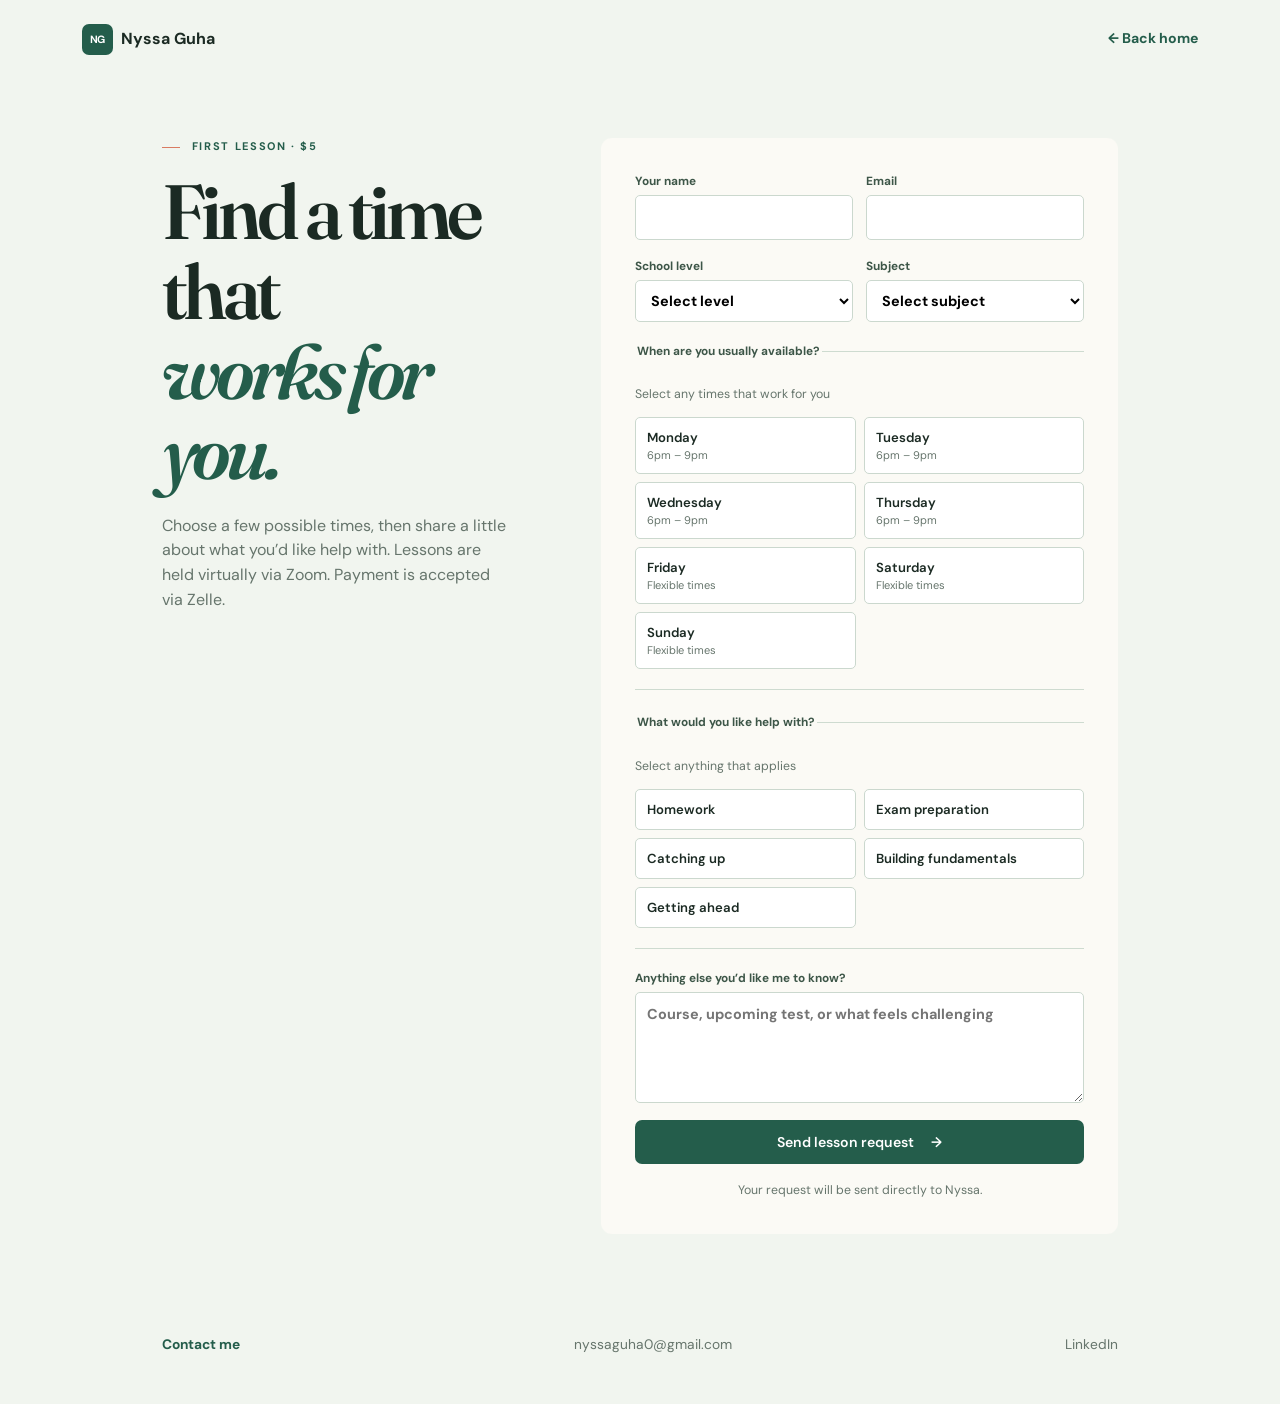
==== booking.html @ 618f4556 "Add files via upload" ====
<!doctype html>
<html lang="en">
<head>
  <meta charset="utf-8"><meta name="viewport" content="width=device-width, initial-scale=1"><title>Book a Free Lesson | Nyssa Guha</title>
  <link rel="preconnect" href="https://fonts.googleapis.com"><link rel="preconnect" href="https://fonts.gstatic.com" crossorigin><link href="https://fonts.googleapis.com/css2?family=DM+Sans:wght@400;500;600;700&family=Fraunces:opsz,wght@9..144,600;9..144,700&display=swap" rel="stylesheet"><link rel="stylesheet" href="style.css"><link rel="stylesheet" href="booking.css">
</head>
<body class="booking-page"><header class="site-header"><a class="brand" href="index.html"><span>NG</span> Nyssa Guha</a><a class="text-link" href="index.html">← Back home</a></header>
  <main class="booking-main"><div class="booking-intro"><p class="eyebrow"><span></span> First lesson · $5</p><h1>Find a time that<br><em>works for you.</em></h1><p>Choose a few possible times, then share a little about what you’d like help with. Lessons are held virtually via Zoom. Payment is accepted via Zelle.</p></div>
  <form id="booking-form" class="booking-form" action="https://formsubmit.co/nyssaguha0@gmail.com" method="POST"><input type="hidden" name="_subject" value="New tutoring lesson request"><input type="hidden" name="_template" value="table"><div class="form-row"><label>Your name<input required name="name" type="text" autocomplete="name"></label><label>Email<input required name="email" type="email" autocomplete="email"></label></div><div class="form-row"><label>School level<select required name="level"><option value="" disabled selected>Select level</option><option>Elementary school</option><option>Middle school</option><option>High school</option></select></label><label>Subject<select name="subject"><option value="" selected>Select subject</option><option>Mathematics</option><option>Physics</option><option>Algebra</option><option>Precalculus & Calculus</option><option>Thermodynamics</option></select></label></div>
    <fieldset><legend>When are you usually available?</legend><p id="time-summary">Select any times that work for you</p><div class="time-grid"><button type="button" class="time-slot" data-time="Monday, 6–9pm">Monday<small>6pm – 9pm</small></button><button type="button" class="time-slot" data-time="Tuesday, 6–9pm">Tuesday<small>6pm – 9pm</small></button><button type="button" class="time-slot" data-time="Wednesday, 6–9pm">Wednesday<small>6pm – 9pm</small></button><button type="button" class="time-slot" data-time="Thursday, 6–9pm">Thursday<small>6pm – 9pm</small></button><button type="button" class="time-slot" data-time="Friday, flexible">Friday<small>Flexible times</small></button><button type="button" class="time-slot" data-time="Saturday, flexible">Saturday<small>Flexible times</small></button><button type="button" class="time-slot" data-time="Sunday, flexible">Sunday<small>Flexible times</small></button></div><input id="selected-times" name="times" type="hidden"></fieldset>
    <fieldset><legend>What would you like help with?</legend><p id="help-summary">Select anything that applies</p><div class="help-grid"><button type="button" class="help-option" data-help="Homework">Homework</button><button type="button" class="help-option" data-help="Exam preparation">Exam preparation</button><button type="button" class="help-option" data-help="Catching up">Catching up</button><button type="button" class="help-option" data-help="Building fundamentals">Building fundamentals</button><button type="button" class="help-option" data-help="Getting ahead">Getting ahead</button></div><input id="selected-help" name="help" type="hidden"></fieldset>
    <label>Anything else you’d like me to know?<textarea name="message" rows="4" placeholder="Course, upcoming test, or what feels challenging"></textarea></label><button class="button" type="submit">Send lesson request <span>→</span></button><p class="form-note">Your request will be sent directly to Nyssa.</p></form></main><footer class="contact-footer"><strong>Contact me</strong><a href="mailto:nyssaguha0@gmail.com">nyssaguha0@gmail.com</a><a href="https://www.linkedin.com/in/nyssa-guha" target="_blank" rel="noopener noreferrer">LinkedIn</a></footer><script src="script.js"></script></body>
</html>
---- style.css ----
:root{--ink:#1b2a23;--green:#245d4b;--sage:#e6efe6;--cream:#fbfaf5;--muted:#66756c;--line:#cedbd0;--coral:#d97b62;--serif:'Fraunces',Georgia,serif;--sans:'DM Sans',Arial,sans-serif}*{box-sizing:border-box}html{scroll-behavior:smooth}body{margin:0;background:var(--cream);color:var(--ink);font:16px/1.55 var(--sans)}a{text-decoration:none;color:inherit}.site-header{height:78px;max-width:1200px;margin:auto;padding:0 42px;display:flex;align-items:center;justify-content:space-between}.brand{display:flex;align-items:center;gap:8px;font-weight:700}.brand span{display:grid;place-items:center;width:31px;height:31px;border-radius:7px;background:var(--green);color:white;font:700 .66rem var(--sans);letter-spacing:-.07em}.button{display:inline-flex;align-items:center;justify-content:center;gap:17px;background:var(--green);color:#fff;border:0;border-radius:7px;padding:13px 18px;font:600 .88rem var(--sans);cursor:pointer}.button:hover{transform:translateY(-2px)}.text-link{color:var(--green);font-weight:700;font-size:.88rem}.hero{min-height:585px;max-width:1200px;margin:auto;padding:58px 72px 70px;display:grid;grid-template-columns:1.12fr .88fr;align-items:center;gap:55px;position:relative;overflow:hidden}.hero-copy,.hero-photo{position:relative;z-index:1}.eyebrow,.section-label{color:var(--green);font-size:.69rem;font-weight:700;letter-spacing:.15em;text-transform:uppercase;margin:0 0 17px}.eyebrow span{display:inline-block;width:18px;height:1px;background:var(--coral);vertical-align:middle;margin-right:7px}h1,h2{font:600 clamp(2.45rem,4.3vw,4rem)/1.04 var(--serif);letter-spacing:-.06em;margin:0}h1{font-size:clamp(3.4rem,6vw,5.4rem)}em{color:var(--green)}.hero-text{max-width:515px;color:#536159;font-size:1.06rem;margin:25px 0}.actions{display:flex;gap:28px;align-items:center}.hero-photo{justify-self:end}.photo-frame{width:325px;height:410px;border-radius:16px;overflow:hidden;position:relative;background:#c9d9cf;transform:rotate(2deg);box-shadow:16px 16px 0 #d9e8dc}.photo-frame:after{content:'';position:absolute;inset:0;background:linear-gradient(transparent 60%,#153b2d77)}.photo-frame img{width:100%;height:100%;object-fit:cover;object-position:center top}.photo-tag{position:absolute;z-index:1;bottom:19px;left:20px;color:white;display:flex;flex-direction:column;font-size:.72rem;line-height:1.25}.photo-tag strong{font-size:.84rem}.hero-orbit{position:absolute;border:1px solid #aac5b28a;border-radius:50%}.orbit-one{width:960px;height:640px;right:-400px;top:-150px;transform:rotate(-27deg)}.orbit-two{width:630px;height:400px;right:-265px;top:45px;transform:rotate(-30deg)}.orbit-dot{position:absolute;width:10px;height:10px;border-radius:50%;background:var(--coral);right:150px;top:137px}.section{padding:94px max(42px,calc((100% - 1060px)/2))}.subjects{background:#edf3ed}.intro-copy{max-width:545px;color:var(--muted);margin:20px 0 0}.subject-grid{display:grid;grid-template-columns:repeat(5,1fr);gap:12px;margin-top:43px}.subject-grid article{border-radius:9px;background:#fbfcf9;padding:20px 17px;min-height:125px;display:flex;flex-direction:column;justify-content:space-between;font:600 1.12rem/1.15 var(--serif);box-shadow:0 3px 12px #1b2a2309}.subject-grid b{color:var(--coral);font-size:1.35rem}.subject-grid article:nth-child(3) b,.subject-grid article:nth-child(5) b{font-size:.86rem}.quick-info,.split,.lesson,.levels{display:grid;grid-template-columns:1fr 1fr;gap:100px;align-items:start}.quick-info{background:#f6f5ef}.quick-info ul{list-style:none;padding:0;margin:21px 0 14px}.quick-info li{border-top:1px solid var(--line);padding:10px 0;font-size:1.03rem}.quick-info li:last-child{border-bottom:1px solid var(--line)}.quick-info>div>p:last-child,.split p:not(.section-label),.levels p{color:var(--muted);max-width:570px}.rate-list{border-top:1px solid var(--line);margin-top:21px}.rate-list p{display:flex;justify-content:space-between;gap:12px;margin:0;padding:11px 0;border-bottom:1px solid var(--line);font-size:.92rem}.rate-list span{color:var(--green);font-weight:700}.rate-list .free-rate span{color:var(--coral)}.split{align-items:center}.credential-card{border-radius:10px;background:var(--green);color:#fff;padding:12px 28px}.credential-card p{padding:15px 0;margin:0;border-bottom:1px solid #ffffff4d;font-size:.88rem;line-height:1.45;display:grid;grid-template-columns:27px 1fr;gap:4px}.credential-card p:last-child{border:0}.credential-card i{font-style:normal;color:#e5bdb1;font-size:1.05rem}.credential-card span{color:#f7faf7}.learn{background:#f4f2eb}.reason-grid{display:grid;grid-template-columns:repeat(3,1fr);gap:45px;margin-top:48px}.reason-grid article{border-top:1px solid var(--line);padding-top:18px}.reason-grid b{font:italic 1.15rem var(--serif);color:var(--coral)}h3{font:600 1.24rem var(--serif);margin:15px 0 6px}.reason-grid p{color:var(--muted);font-size:.88rem;margin:0}.lesson{align-items:center}.lesson ul{list-style:none;padding:0;margin:0}.lesson li{padding:17px 0 17px 34px;border-bottom:1px solid var(--line);position:relative;color:#47574e}.lesson li:before{content:'+';position:absolute;left:4px;color:var(--green);font-weight:700}.levels{background:var(--sage);align-items:center}.goal{background:var(--green);color:white;border-radius:10px;padding:33px}.goal span{font-size:.7rem;font-weight:700;letter-spacing:.12em;text-transform:uppercase;color:#cfe1d3}.goal p{font:1.55rem/1.23 var(--serif);margin:15px 0 0}.final-cta{padding:92px 30px;text-align:center;background:var(--green);color:white}.final-cta p{font-size:.72rem;text-transform:uppercase;font-weight:700;letter-spacing:.13em;color:#d3e4d7;margin:0 0 15px}.final-cta h2{font-size:clamp(2.8rem,5vw,4.35rem)}.final-cta em{color:#d7eadb}.light{background:#f8f9f4;color:var(--green);margin-top:30px}footer{max-width:1200px;margin:auto;padding:26px 42px;display:flex;justify-content:space-between;color:var(--muted);font-size:.78rem}footer p{margin:0}.booking-page{background:#f1f5ef}.booking-main{max-width:1040px;margin:auto;padding:60px 42px 100px;display:grid;grid-template-columns:.8fr 1.2fr;gap:95px}.booking-intro{position:sticky;top:35px}.booking-intro>p:last-child{color:var(--muted);margin-top:22px}.booking-form{background:var(--cream);padding:34px;border-radius:11px;display:flex;flex-direction:column;gap:17px}.booking-form label,.booking-form legend{font-size:.74rem;font-weight:700;color:#3d5648}.booking-form input,.booking-form select,.booking-form textarea{display:block;width:100%;font:inherit;font-size:.9rem;padding:10px 11px;margin-top:5px;border:1px solid #cbd8ce;border-radius:5px;background:#fff}.form-row{display:grid;grid-template-columns:1fr 1fr;gap:13px}.booking-form fieldset{border:0;border-top:1px solid var(--line);border-bottom:1px solid var(--line);padding:20px 0;margin:3px 0}.booking-form fieldset p,.form-note{font-size:.77rem;color:var(--muted);margin:5px 0 13px}.time-grid{display:grid;grid-template-columns:repeat(2,1fr);gap:8px}.time-slot{font:600 .82rem var(--sans);text-align:left;padding:11px;border:1px solid #cbd8ce;background:#fff;border-radius:5px;color:var(--ink);cursor:pointer}.time-slot small{display:block;font-size:.69rem;color:var(--muted);font-weight:400;margin-top:2px}.time-slot.selected{background:var(--green);border-color:var(--green);color:#fff}.time-slot.selected small{color:#d4e5d7}.form-note{text-align:center;margin:0}@media(max-width:760px){.site-header{height:68px;padding:0 23px}.hero{padding:48px 26px 60px;grid-template-columns:1fr;gap:44px}.hero-photo{justify-self:center;order:-1}.photo-frame{height:330px;width:265px}.orbit-one{right:-630px;top:-250px}.orbit-two{right:-420px}.orbit-dot{right:74px;top:83px}.section{padding:75px 26px}.subject-grid{grid-template-columns:repeat(2,1fr);margin-top:33px}.quick-info,.split,.lesson,.levels{grid-template-columns:1fr;gap:44px}.reason-grid{grid-template-columns:1fr;gap:26px;margin-top:33px}.booking-main{padding:47px 23px 80px;grid-template-columns:1fr;gap:38px}.booking-intro{position:static}.booking-form{padding:24px}footer{padding:24px 23px}footer p{display:none}}@media(max-width:410px){h1{font-size:3.3rem}.actions{align-items:flex-start;flex-direction:column;gap:18px}.subject-grid,.form-row,.time-grid{grid-template-columns:1fr}.hero-text{font-size:1rem}}
---- booking.css ----
.help-grid{display:grid;grid-template-columns:repeat(2,1fr);gap:8px}.help-option{font:600 .82rem var(--sans);text-align:left;padding:11px;border:1px solid #cbd8ce;background:#fff;border-radius:5px;color:var(--ink);cursor:pointer}.help-option.selected{background:var(--green);border-color:var(--green);color:#fff}@media(max-width:410px){.help-grid{grid-template-columns:1fr}}
.contact-footer{max-width:1040px;margin:0 auto;padding:0 42px 48px;display:flex;gap:18px;align-items:center;font-size:.86rem}.contact-footer strong{color:var(--green)}.contact-footer a{color:var(--muted)}.contact-footer a:hover{color:var(--green)}@media(max-width:760px){.contact-footer{padding:0 23px 38px;align-items:flex-start;flex-direction:column;gap:7px}}
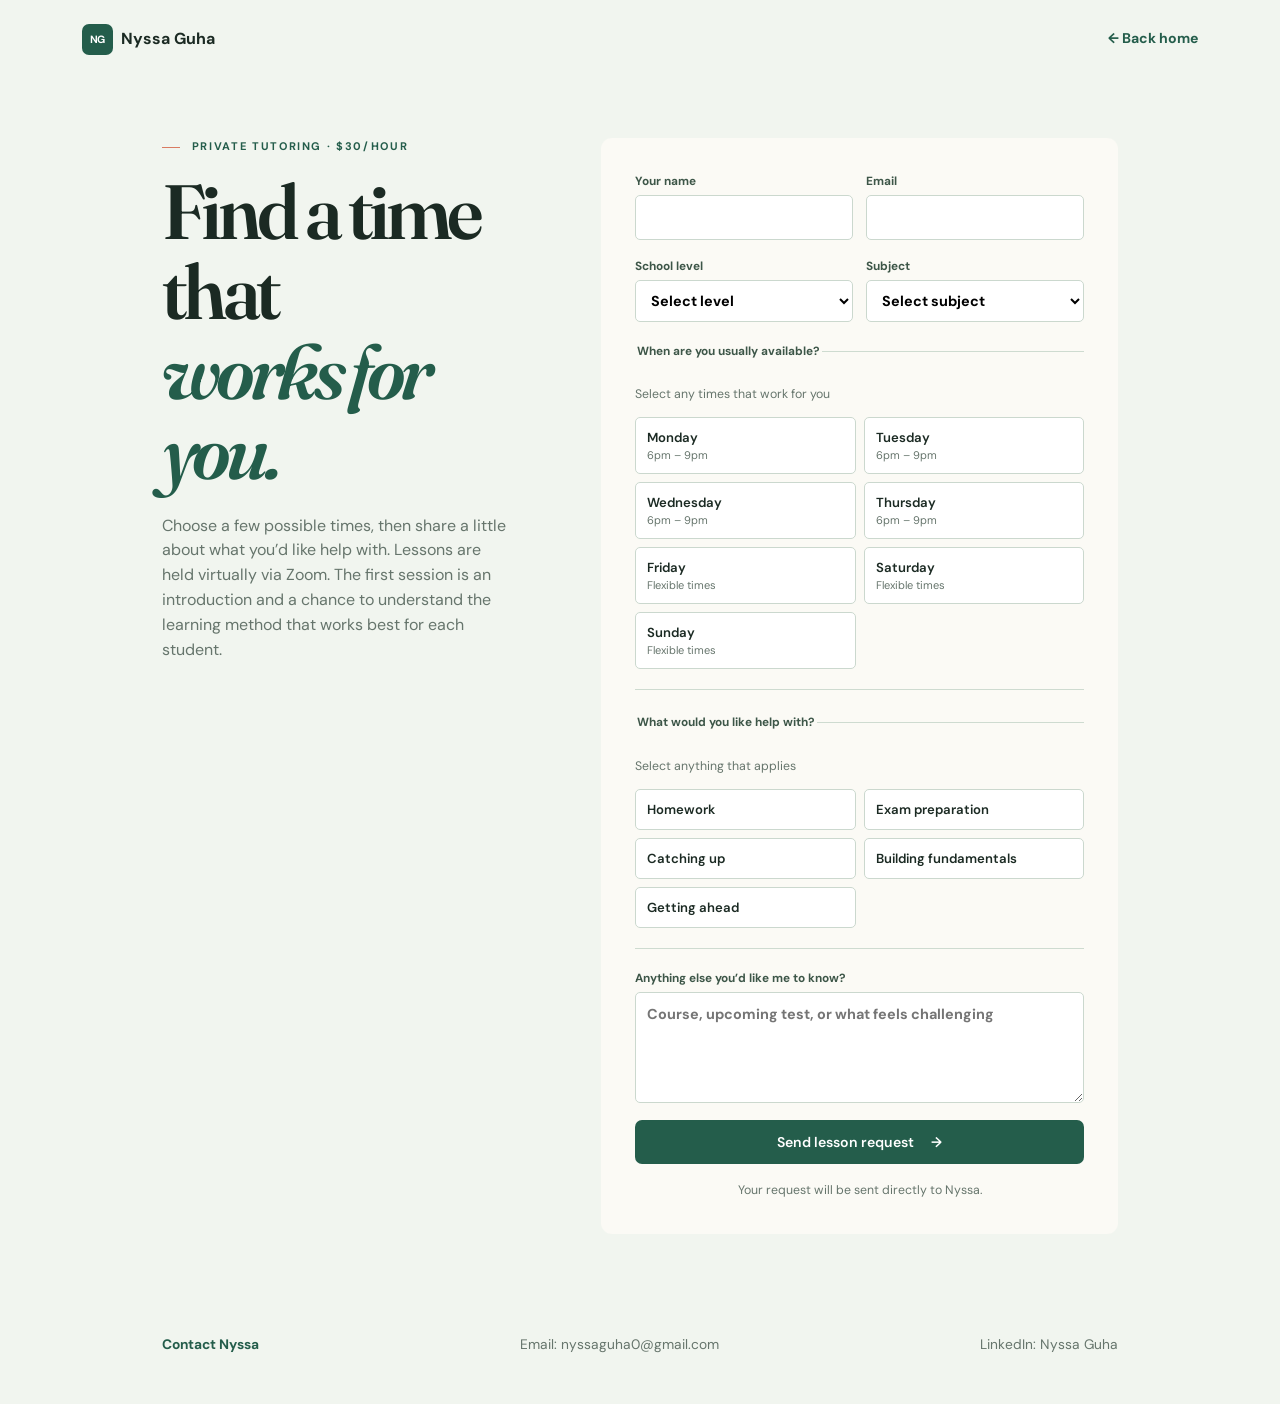
==== commit aa38c644: "Add files via upload" ====
--- a/booking.html
+++ b/booking.html
@@ -5,9 +5,9 @@
   <link rel="preconnect" href="https://fonts.googleapis.com"><link rel="preconnect" href="https://fonts.gstatic.com" crossorigin><link href="https://fonts.googleapis.com/css2?family=DM+Sans:wght@400;500;600;700&family=Fraunces:opsz,wght@9..144,600;9..144,700&display=swap" rel="stylesheet"><link rel="stylesheet" href="style.css"><link rel="stylesheet" href="booking.css">
 </head>
 <body class="booking-page"><header class="site-header"><a class="brand" href="index.html"><span>NG</span> Nyssa Guha</a><a class="text-link" href="index.html">← Back home</a></header>
-  <main class="booking-main"><div class="booking-intro"><p class="eyebrow"><span></span> First lesson · $5</p><h1>Find a time that<br><em>works for you.</em></h1><p>Choose a few possible times, then share a little about what you’d like help with. Lessons are held virtually via Zoom. Payment is accepted via Zelle.</p></div>
-  <form id="booking-form" class="booking-form" action="https://formsubmit.co/nyssaguha0@gmail.com" method="POST"><input type="hidden" name="_subject" value="New tutoring lesson request"><input type="hidden" name="_template" value="table"><div class="form-row"><label>Your name<input required name="name" type="text" autocomplete="name"></label><label>Email<input required name="email" type="email" autocomplete="email"></label></div><div class="form-row"><label>School level<select required name="level"><option value="" disabled selected>Select level</option><option>Elementary school</option><option>Middle school</option><option>High school</option></select></label><label>Subject<select name="subject"><option value="" selected>Select subject</option><option>Mathematics</option><option>Physics</option><option>Algebra</option><option>Precalculus & Calculus</option><option>Thermodynamics</option></select></label></div>
+  <main class="booking-main"><div class="booking-intro"><p class="eyebrow"><span></span> Private tutoring · $30/hour</p><h1>Find a time that<br><em>works for you.</em></h1><p>Choose a few possible times, then share a little about what you’d like help with. Lessons are held virtually via Zoom. The first session is an introduction and a chance to understand the learning method that works best for each student.</p></div>
+  <form id="booking-form" class="booking-form" action="https://formsubmit.co/nyssaguha0@gmail.com" method="POST"><input type="hidden" name="_subject" value="New tutoring lesson request"><input type="hidden" name="_template" value="table"><input type="hidden" name="_next" value="https://nguha1.github.io/Private-Tutoring/thanks.html"><div class="form-row"><label>Your name<input required name="name" type="text" autocomplete="name"></label><label>Email<input required name="email" type="email" autocomplete="email"></label></div><div class="form-row"><label>School level<select required name="level"><option value="" disabled selected>Select level</option><option>Elementary school</option><option>Middle school</option><option>High school</option></select></label><label>Subject<select name="subject"><option value="" selected>Select subject</option><option>Mathematics</option><option>Physics</option><option>Algebra</option><option>Precalculus & Calculus</option><option>Thermodynamics</option></select></label></div>
     <fieldset><legend>When are you usually available?</legend><p id="time-summary">Select any times that work for you</p><div class="time-grid"><button type="button" class="time-slot" data-time="Monday, 6–9pm">Monday<small>6pm – 9pm</small></button><button type="button" class="time-slot" data-time="Tuesday, 6–9pm">Tuesday<small>6pm – 9pm</small></button><button type="button" class="time-slot" data-time="Wednesday, 6–9pm">Wednesday<small>6pm – 9pm</small></button><button type="button" class="time-slot" data-time="Thursday, 6–9pm">Thursday<small>6pm – 9pm</small></button><button type="button" class="time-slot" data-time="Friday, flexible">Friday<small>Flexible times</small></button><button type="button" class="time-slot" data-time="Saturday, flexible">Saturday<small>Flexible times</small></button><button type="button" class="time-slot" data-time="Sunday, flexible">Sunday<small>Flexible times</small></button></div><input id="selected-times" name="times" type="hidden"></fieldset>
     <fieldset><legend>What would you like help with?</legend><p id="help-summary">Select anything that applies</p><div class="help-grid"><button type="button" class="help-option" data-help="Homework">Homework</button><button type="button" class="help-option" data-help="Exam preparation">Exam preparation</button><button type="button" class="help-option" data-help="Catching up">Catching up</button><button type="button" class="help-option" data-help="Building fundamentals">Building fundamentals</button><button type="button" class="help-option" data-help="Getting ahead">Getting ahead</button></div><input id="selected-help" name="help" type="hidden"></fieldset>
-    <label>Anything else you’d like me to know?<textarea name="message" rows="4" placeholder="Course, upcoming test, or what feels challenging"></textarea></label><button class="button" type="submit">Send lesson request <span>→</span></button><p class="form-note">Your request will be sent directly to Nyssa.</p></form></main><footer class="contact-footer"><strong>Contact me</strong><a href="mailto:nyssaguha0@gmail.com">nyssaguha0@gmail.com</a><a href="https://www.linkedin.com/in/nyssa-guha" target="_blank" rel="noopener noreferrer">LinkedIn</a></footer><script src="script.js"></script></body>
+    <label>Anything else you’d like me to know?<textarea name="message" rows="4" placeholder="Course, upcoming test, or what feels challenging"></textarea></label><button class="button" type="submit">Send lesson request <span>→</span></button><p class="form-note">Your request will be sent directly to Nyssa.</p></form></main><footer class="contact-footer"><strong>Contact Nyssa</strong><a href="mailto:nyssaguha0@gmail.com?subject=Tutoring%20question">Email: nyssaguha0@gmail.com</a><a href="https://www.linkedin.com/in/nyssa-guha" target="_blank" rel="noopener noreferrer">LinkedIn: Nyssa Guha</a></footer><script src="script.js"></script></body>
 </html>
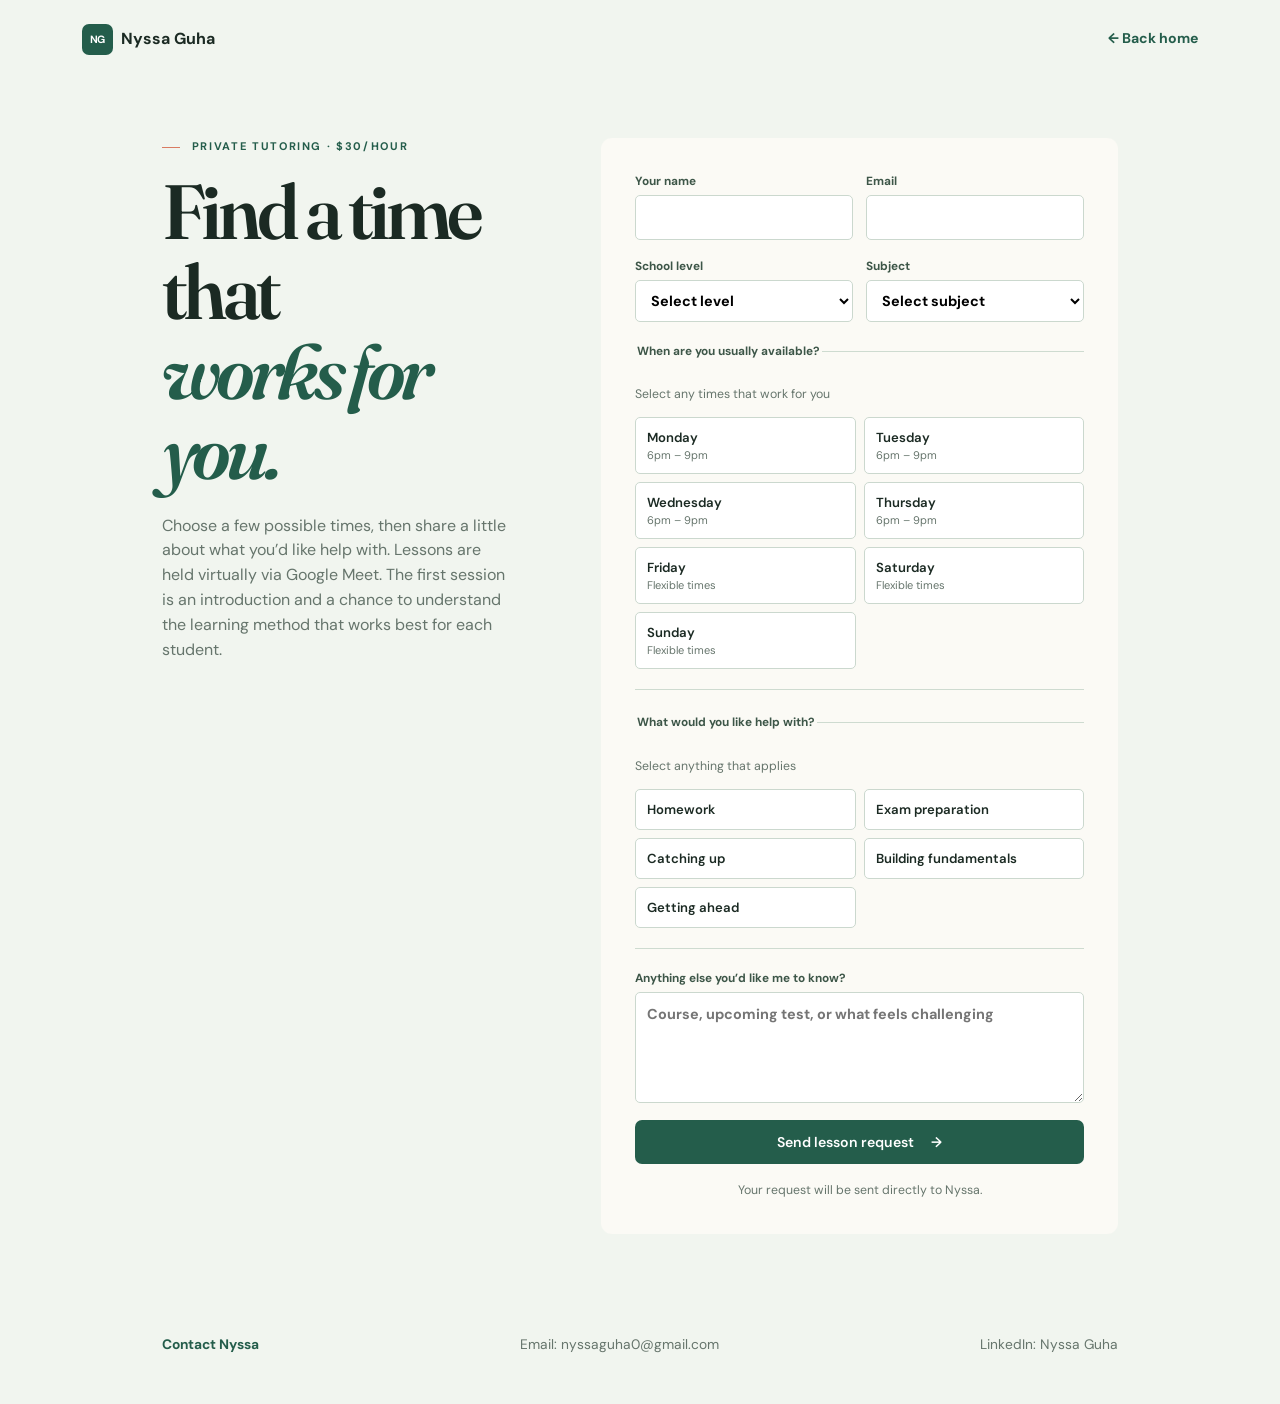
==== commit aecf43b2: "Add files via upload zoom to google meet" ====
--- a/booking.html
+++ b/booking.html
@@ -5,7 +5,7 @@
   <link rel="preconnect" href="https://fonts.googleapis.com"><link rel="preconnect" href="https://fonts.gstatic.com" crossorigin><link href="https://fonts.googleapis.com/css2?family=DM+Sans:wght@400;500;600;700&family=Fraunces:opsz,wght@9..144,600;9..144,700&display=swap" rel="stylesheet"><link rel="stylesheet" href="style.css"><link rel="stylesheet" href="booking.css">
 </head>
 <body class="booking-page"><header class="site-header"><a class="brand" href="index.html"><span>NG</span> Nyssa Guha</a><a class="text-link" href="index.html">← Back home</a></header>
-  <main class="booking-main"><div class="booking-intro"><p class="eyebrow"><span></span> Private tutoring · $30/hour</p><h1>Find a time that<br><em>works for you.</em></h1><p>Choose a few possible times, then share a little about what you’d like help with. Lessons are held virtually via Zoom. The first session is an introduction and a chance to understand the learning method that works best for each student.</p></div>
+  <main class="booking-main"><div class="booking-intro"><p class="eyebrow"><span></span> Private tutoring · $30/hour</p><h1>Find a time that<br><em>works for you.</em></h1><p>Choose a few possible times, then share a little about what you’d like help with. Lessons are held virtually via Google Meet. The first session is an introduction and a chance to understand the learning method that works best for each student.</p></div>
   <form id="booking-form" class="booking-form" action="https://formsubmit.co/nyssaguha0@gmail.com" method="POST"><input type="hidden" name="_subject" value="New tutoring lesson request"><input type="hidden" name="_template" value="table"><input type="hidden" name="_next" value="https://nguha1.github.io/Private-Tutoring/thanks.html"><div class="form-row"><label>Your name<input required name="name" type="text" autocomplete="name"></label><label>Email<input required name="email" type="email" autocomplete="email"></label></div><div class="form-row"><label>School level<select required name="level"><option value="" disabled selected>Select level</option><option>Elementary school</option><option>Middle school</option><option>High school</option></select></label><label>Subject<select name="subject"><option value="" selected>Select subject</option><option>Mathematics</option><option>Physics</option><option>Algebra</option><option>Precalculus & Calculus</option><option>Thermodynamics</option></select></label></div>
     <fieldset><legend>When are you usually available?</legend><p id="time-summary">Select any times that work for you</p><div class="time-grid"><button type="button" class="time-slot" data-time="Monday, 6–9pm">Monday<small>6pm – 9pm</small></button><button type="button" class="time-slot" data-time="Tuesday, 6–9pm">Tuesday<small>6pm – 9pm</small></button><button type="button" class="time-slot" data-time="Wednesday, 6–9pm">Wednesday<small>6pm – 9pm</small></button><button type="button" class="time-slot" data-time="Thursday, 6–9pm">Thursday<small>6pm – 9pm</small></button><button type="button" class="time-slot" data-time="Friday, flexible">Friday<small>Flexible times</small></button><button type="button" class="time-slot" data-time="Saturday, flexible">Saturday<small>Flexible times</small></button><button type="button" class="time-slot" data-time="Sunday, flexible">Sunday<small>Flexible times</small></button></div><input id="selected-times" name="times" type="hidden"></fieldset>
     <fieldset><legend>What would you like help with?</legend><p id="help-summary">Select anything that applies</p><div class="help-grid"><button type="button" class="help-option" data-help="Homework">Homework</button><button type="button" class="help-option" data-help="Exam preparation">Exam preparation</button><button type="button" class="help-option" data-help="Catching up">Catching up</button><button type="button" class="help-option" data-help="Building fundamentals">Building fundamentals</button><button type="button" class="help-option" data-help="Getting ahead">Getting ahead</button></div><input id="selected-help" name="help" type="hidden"></fieldset>
